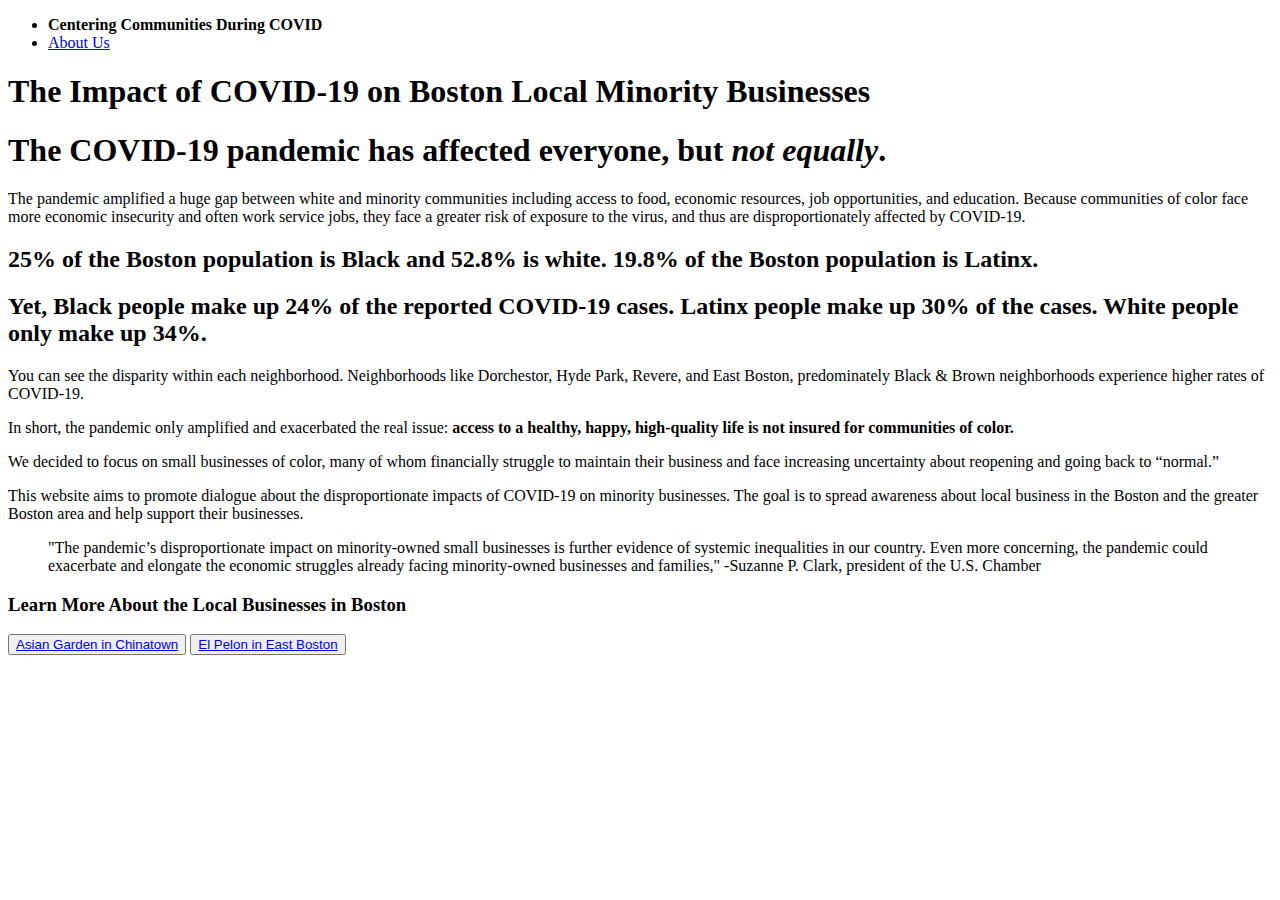
==== html/index.html @ 14ccffd4 "changes to index, styles, and scripts" ====
<!DOCTYPE html>
<head>
    <meta charset="utf-8">
    <meta name="viewport" content="width=device-width, initial-scale=1.0" />
    <link rel="stylesheet" href="style.css">
    <title></title>
  </head>

  <body>  
    <header>
        <nav>
    <ul>
      <li><a href="index.html"></a><strong>Centering Communities During COVID</strong></li>
      <li><a href="aboutus.html">About Us</a></li>
    </ul>
  </nav>
        <div class="container">
            <h1> The <span>Impact of COVID-19</span> on Boston Local Minority Businesses </h1>
            <div class="foo"></div>
        </div>
    </header>  
    <main>
        <div class="introduction"> 
            <h1> The COVID-19 pandemic has affected everyone, but <i>not equally</i>.</h1>
        </div>
        <div class="overview-part-1">
            <p> The pandemic amplified a huge gap between white and minority communities including access to food, economic resources, job opportunities, and education. Because communities of color face more economic insecurity and often work service jobs, they face a greater risk of exposure to the virus, and thus are disproportionately affected by COVID-19. </p>
        </div>
        <div class="stats-set1"> 
            <h2> 25% of the Boston population is Black and 52.8% is white. 19.8% of the Boston population is Latinx. </h2>
            <h2>Yet, Black people make up <span>24%</span> of the reported COVID-19 cases. Latinx people make up <span>30%</span> of the cases. White people only make up <span>34%</span>. </h2>
        </div>
        <div class="overview-part-2">
            <p> You can see the disparity within each neighborhood. Neighborhoods like Dorchestor, Hyde Park, Revere, and East Boston, predominately Black & Brown neighborhoods experience higher rates of COVID-19. </p>
            <div class='tableauPlaceholder' id='viz1618180760552' style='position: relative'> 
                <noscript><a href='https:&#47;&#47;www.bostonmagazine.com&#47;'>
                    <img alt='Dashboard 1 ' src='https:&#47;&#47;public.tableau.com&#47;static&#47;images&#47;CO&#47;COVIDCasesinBostonbyZipCodeNeighborhood&#47;Dashboard1&#47;1_rss.png' style='border: none' />
                    </a></noscript><object class='tableauViz'  style='display:none;'><param name='host_url' value='https%3A%2F%2Fpublic.tableau.com%2F' /> 
                            <param name='embed_code_version' value='3' /> 
                            <param name='path' value='views&#47;COVIDCasesinBostonbyZipCodeNeighborhood&#47;Dashboard1?:embed=y&amp;:toolbar=yes&amp;:embed_code_version=3&amp;:loadOrderID=0&amp;:display_count=yes&amp;:tabs=no' />
                             <param name='toolbar' value='yes' /><param name='static_image' value='https:&#47;&#47;public.tableau.com&#47;static&#47;images&#47;CO&#47;COVIDCasesinBostonbyZipCodeNeighborhood&#47;Dashboard1&#47;1.png' /> 
                             <param name='animate_transition' value='yes' />
                             <param name='display_static_image' value='yes' />
                             <param name='display_spinner' value='yes' />
                             <param name='display_overlay' value='yes' />
                             <param name='display_count' value='yes' />
                             <param name='tabs' value='no' />
                            </object>
                </div>                
                    <script type='text/javascript'> 
                    var divElement = document.getElementById('viz1618180760552');
                    var vizElement = divElement.getElementsByTagName('object')[0]; 
                        if ( divElement.offsetWidth > 800 ) { vizElement.style.minWidth='420px';vizElement.style.maxWidth='970px';vizElement.style.width='100%';vizElement.style.minHeight='587px';vizElement.style.maxHeight='887px';vizElement.style.height=(divElement.offsetWidth*0.75)+'px';} 
                        else if ( divElement.offsetWidth > 500 ) { vizElement.style.minWidth='420px';vizElement.style.maxWidth='970px';vizElement.style.width='100%';vizElement.style.minHeight='587px';vizElement.style.maxHeight='887px';vizElement.style.height=(divElement.offsetWidth*0.75)+'px';} 
                        else { vizElement.style.width='100%';vizElement.style.height='727px';}                     var scriptElement = document.createElement('script');                    scriptElement.src = 'https://public.tableau.com/javascripts/api/viz_v1.js';                    vizElement.parentNode.insertBefore(scriptElement, vizElement);                
                    </script>
                </div> 
        
        </div>  
        
       
            
            <div class="overview-part-3">
                <p> In short, the pandemic only amplified and exacerbated the real issue: <strong> access to a healthy, happy, high-quality life is not insured for communities of color.</strong> </p>
                <p> We decided to focus on small businesses of color, many of whom financially struggle to maintain their business and face increasing uncertainty about reopening and going back to “normal.” </p>
                <p> This website aims to promote dialogue about the disproportionate impacts of COVID-19 on minority businesses. The goal is to spread awareness about local business in the Boston and the greater Boston area and help support their businesses.  </p>
                <blockquote> "The pandemic’s disproportionate impact on minority-owned small businesses is further evidence of systemic inequalities in our country. Even more concerning, the pandemic could exacerbate and elongate the economic struggles already facing minority-owned businesses and families," -Suzanne P. Clark, president of the U.S. Chamber </blockquote>
            </div>
        </div>

        <div class="cta-section"> 
            <h3> Learn More About the Local Businesses in Boston</h3>
            <div class="cta"> 
                <button class="chinatown-button"> <a href="chinatown.html">Asian Garden in Chinatown</a> </button>
                <button class="revere-button"> <a href="eastboston.html">El Pelon in East Boston</a> </button>
            </div>
        </div>
    </main>
    <div class="foo2"></div>
  </body>

  <footer></footer>
</html>


  

</body>
</html>
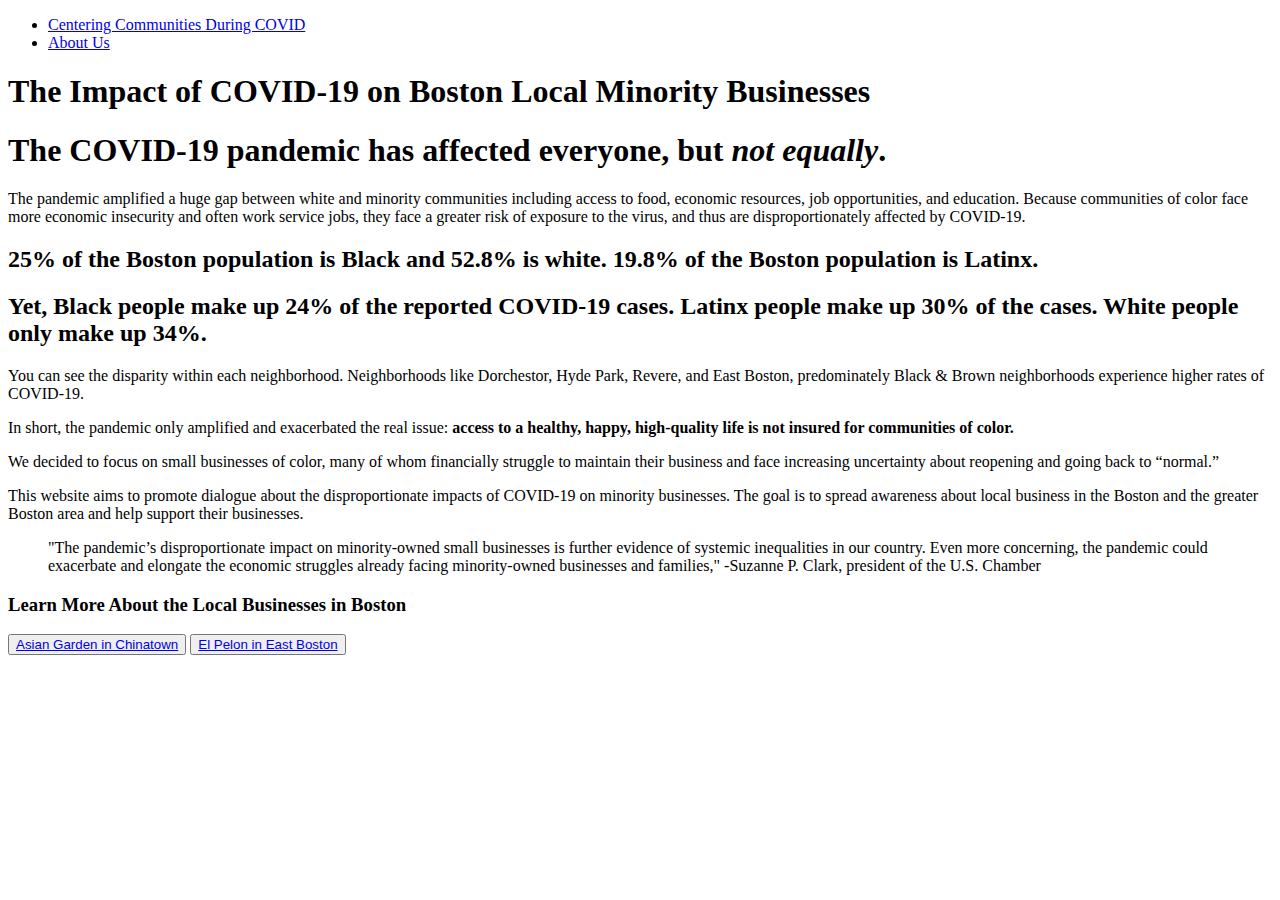
==== commit ffd557ca: "changes to nav" ====
--- a/html/index.html
+++ b/html/index.html
@@ -10,7 +10,7 @@
     <header>
         <nav>
     <ul>
-      <li><a href="index.html"></a><strong>Centering Communities During COVID</strong></li>
+      <li><a href="index.html">Centering Communities During COVID</a></li>
       <li><a href="aboutus.html">About Us</a></li>
     </ul>
   </nav>
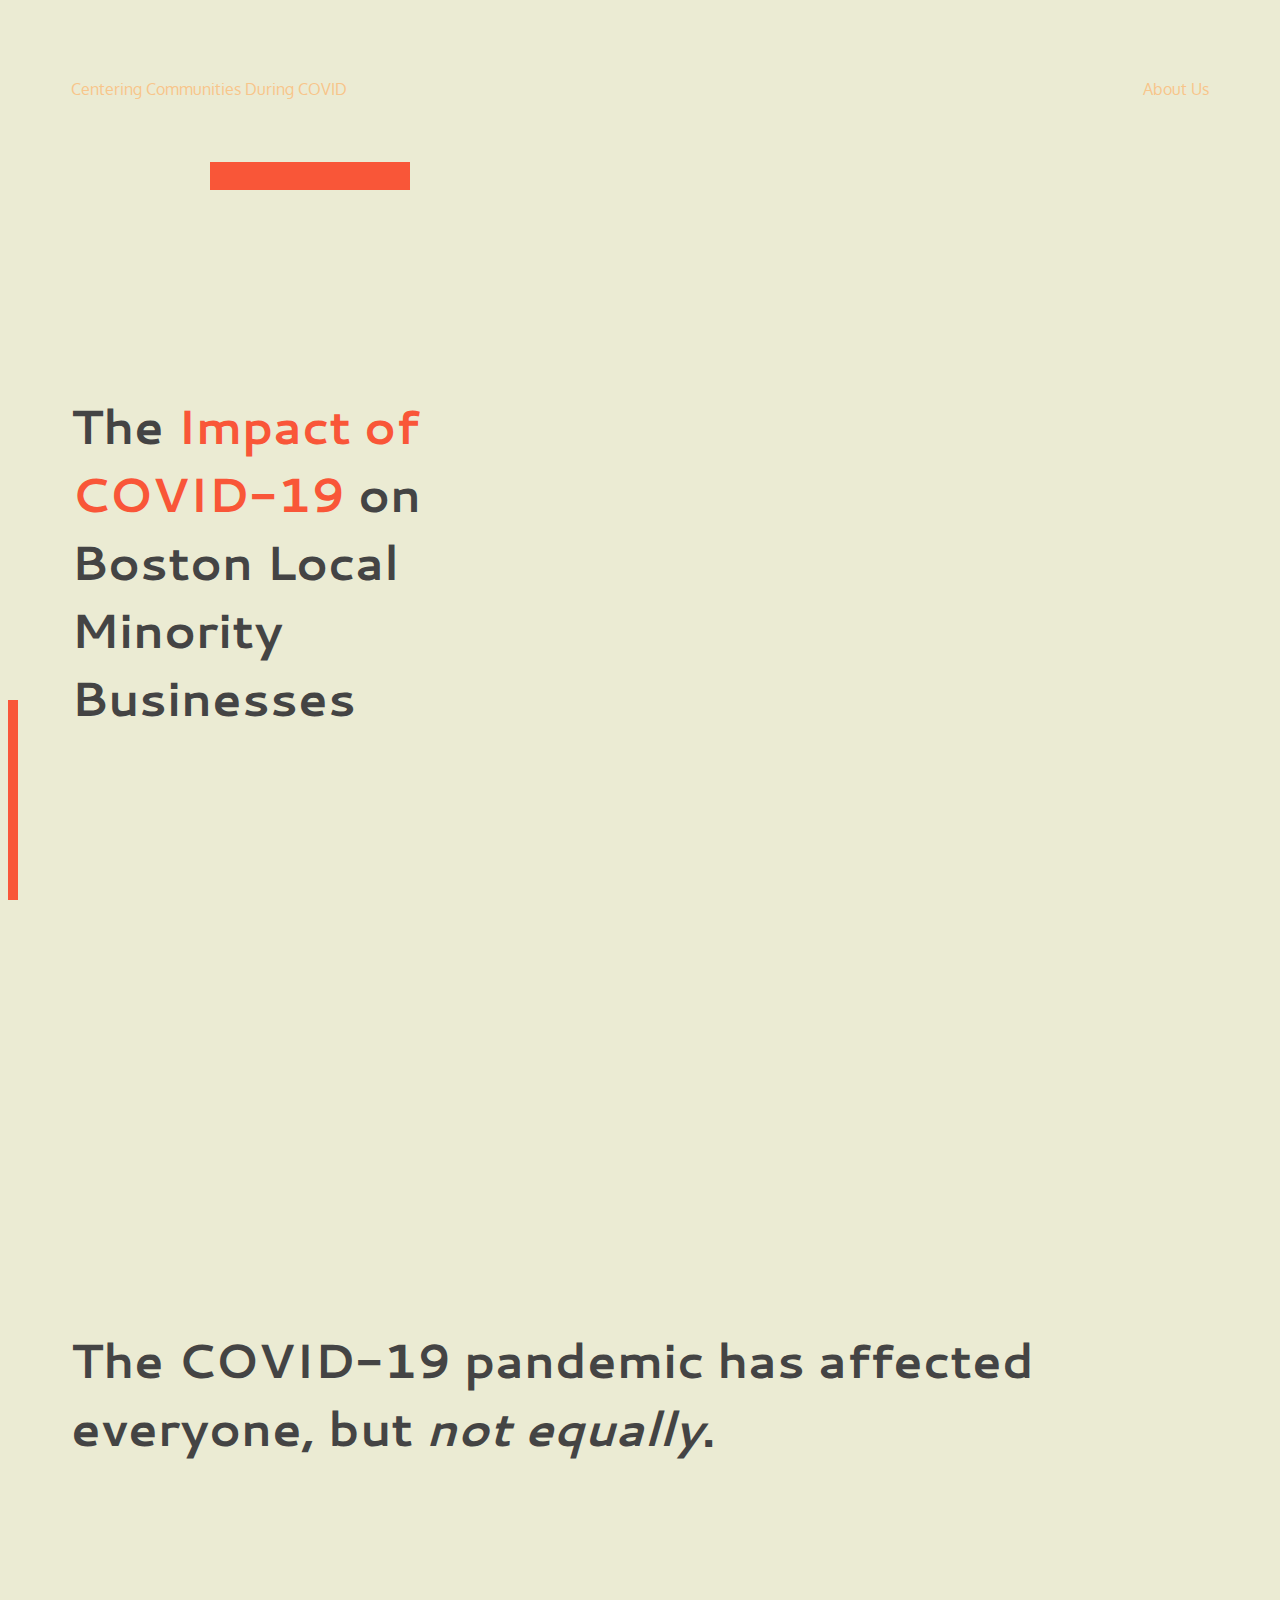
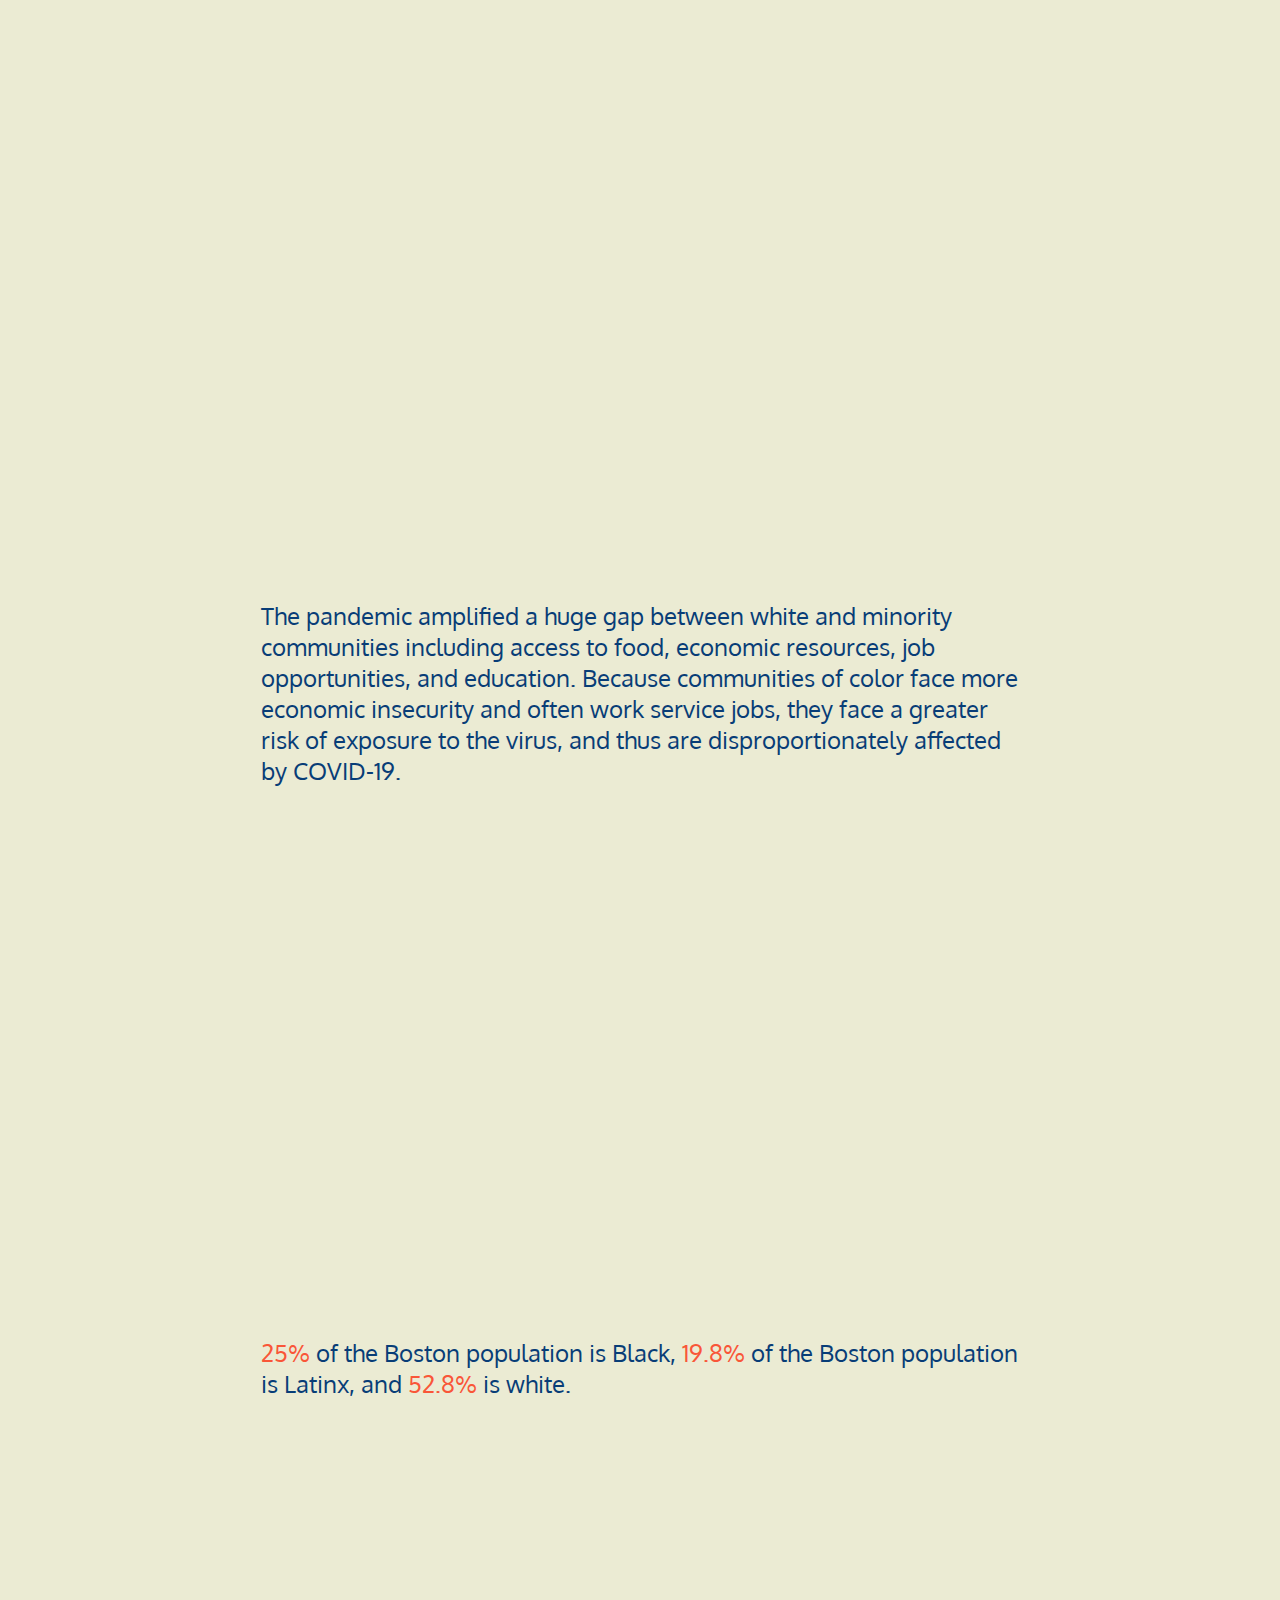
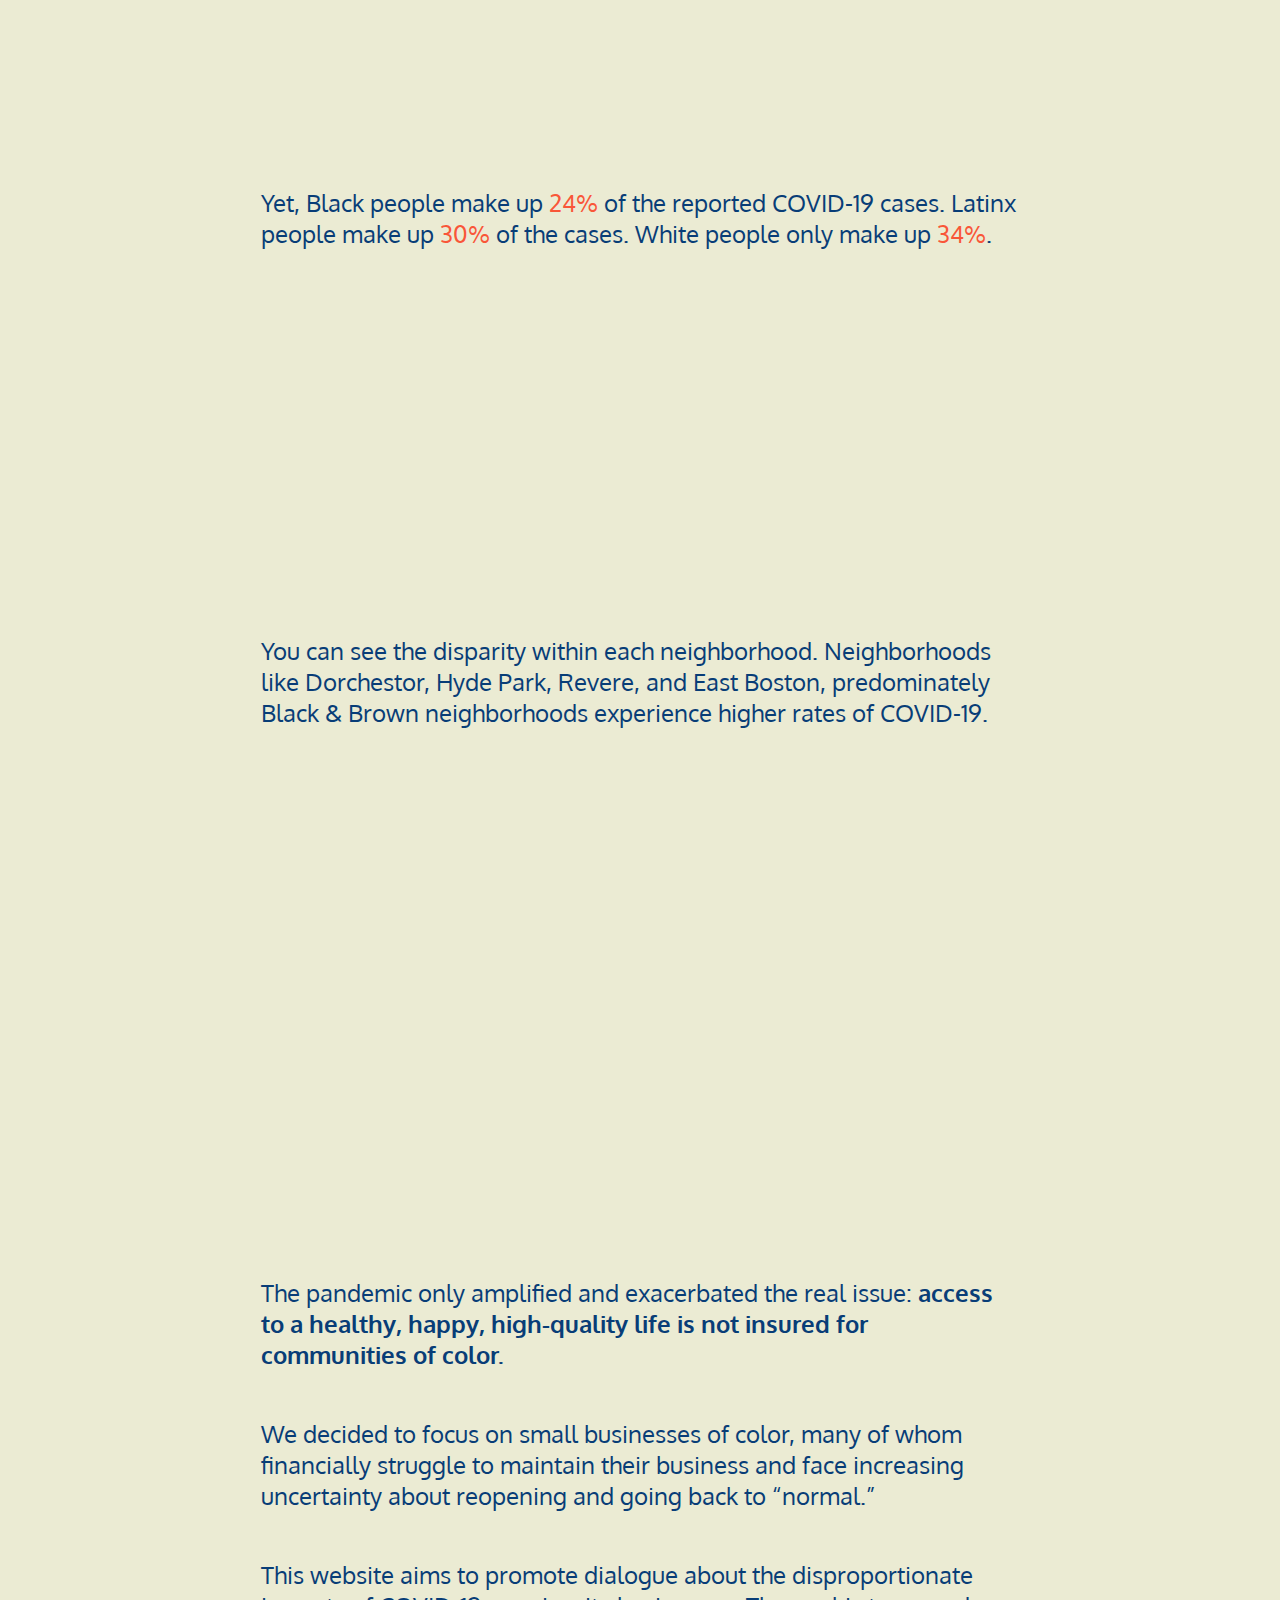
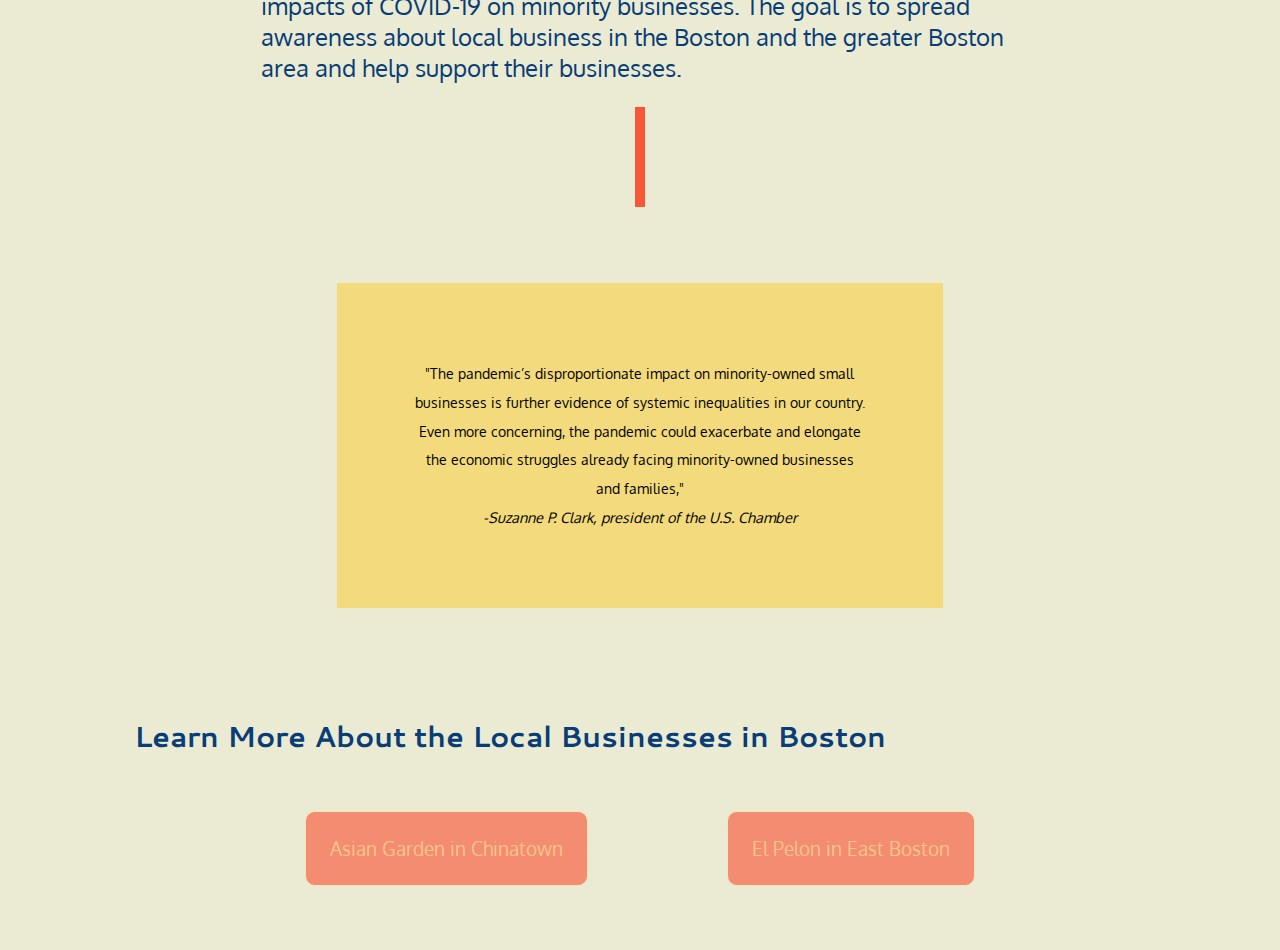
==== commit b8f890c0: "changes to blockquote in homepage" ====
--- a/html/index.html
+++ b/html/index.html
@@ -2,7 +2,7 @@
 <head>
     <meta charset="utf-8">
     <meta name="viewport" content="width=device-width, initial-scale=1.0" />
-    <link rel="stylesheet" href="style.css">
+    <link rel="stylesheet" href="/styles/style.css">
     <title></title>
   </head>
 
@@ -27,8 +27,8 @@
             <p> The pandemic amplified a huge gap between white and minority communities including access to food, economic resources, job opportunities, and education. Because communities of color face more economic insecurity and often work service jobs, they face a greater risk of exposure to the virus, and thus are disproportionately affected by COVID-19. </p>
         </div>
         <div class="stats-set1"> 
-            <h2> 25% of the Boston population is Black and 52.8% is white. 19.8% of the Boston population is Latinx. </h2>
-            <h2>Yet, Black people make up <span>24%</span> of the reported COVID-19 cases. Latinx people make up <span>30%</span> of the cases. White people only make up <span>34%</span>. </h2>
+            <p> <span>25%</span> of the Boston population is Black, <span>19.8%</span> of the Boston population is Latinx, and <span>52.8%</span> is white. </p>
+            <p>Yet, Black people make up <span>24%</span> of the reported COVID-19 cases. Latinx people make up <span>30%</span> of the cases. White people only make up <span>34%</span>. </p>
         </div>
         <div class="overview-part-2">
             <p> You can see the disparity within each neighborhood. Neighborhoods like Dorchestor, Hyde Park, Revere, and East Boston, predominately Black & Brown neighborhoods experience higher rates of COVID-19. </p>
@@ -61,10 +61,11 @@
        
             
             <div class="overview-part-3">
-                <p> In short, the pandemic only amplified and exacerbated the real issue: <strong> access to a healthy, happy, high-quality life is not insured for communities of color.</strong> </p>
+                <p> The pandemic only amplified and exacerbated the real issue: <strong> access to a healthy, happy, high-quality life is not insured for communities of color.</strong> </p>
                 <p> We decided to focus on small businesses of color, many of whom financially struggle to maintain their business and face increasing uncertainty about reopening and going back to “normal.” </p>
                 <p> This website aims to promote dialogue about the disproportionate impacts of COVID-19 on minority businesses. The goal is to spread awareness about local business in the Boston and the greater Boston area and help support their businesses.  </p>
-                <blockquote> "The pandemic’s disproportionate impact on minority-owned small businesses is further evidence of systemic inequalities in our country. Even more concerning, the pandemic could exacerbate and elongate the economic struggles already facing minority-owned businesses and families," -Suzanne P. Clark, president of the U.S. Chamber </blockquote>
+                <div class="foo3"></div>
+                <blockquote> "The pandemic’s disproportionate impact on minority-owned small businesses is further evidence of systemic inequalities in our country. Even more concerning, the pandemic could exacerbate and elongate the economic struggles already facing minority-owned businesses and families," <br> <cite> -Suzanne P. Clark, president of the U.S. Chamber</cite> </blockquote>
             </div>
         </div>
 
--- a/styles/style.css
+++ b/styles/style.css
@@ -0,0 +1,217 @@
+@import url('https://fonts.googleapis.com/css2?family=Cantarell:ital,wght@0,400;0,700;1,400;1,700&display=swap'); 
+@import url('https://fonts.googleapis.com/css2?family=Oxygen:wght@300;400;700&display=swap'); 
+
+*,
+*::before,
+*::after {
+  box-sizing: border-box;
+}
+
+a:link { text-decoration: none; color:rgb(248, 197, 138);}
+a:visited { text-decoration: none; color:rgb(68, 68, 68);}
+a:hover { text-decoration: none; color:rgb(252, 127, 69);}
+a:active { text-decoration: none; color:rgb(68, 68, 68);}
+
+body{
+    background-color: #EBEBD3;
+}
+
+
+.container{
+    display: grid;
+    min-height: 85vh;
+    text-align: left;
+    place-items: center;
+    max-width: 60vh;
+    padding-left: 5%;
+}
+
+.foo{
+    width: 200px;
+    height: 3px;
+    border: 1px solid rgba(0, 0, 0, 0);
+    padding-bottom: 2%;
+    background:  #F95638;
+    position: absolute;
+    top: 18%;
+}
+
+.foo2{
+    width: 10px;
+    height: 200px;
+    border: 1px solid rgba(0, 0, 0, 0);
+    padding-bottom: 2%;
+    background:  #F95638;
+    position: absolute;
+    bottom: 0;
+}
+
+.foo3{
+    width: 10px;
+    height: 100px;
+    border: 1px solid rgba(0, 0, 0, 0);
+    padding-top: 2%;
+    padding-bottom: 2%;
+    background:  #F95638;
+}
+
+nav ul {
+    display: flex;
+    flex-direction: row;
+    justify-content: space-between;
+    padding: 5%;
+    font-family: 'Oxygen', sans-serif; 
+    font-size: 1em;
+    list-style-type: none; 
+  } 
+
+span{
+    color: #F95638;
+}
+
+
+.introduction{
+    display: grid;
+    min-height: 100vh;
+    text-align: left;
+    place-items: center;
+    padding: 5%;
+}
+
+.overview-part-1{
+    display: grid;
+    min-height: 100vh;
+    text-align: left;
+    place-items: center;
+    max-width: 60%;
+    margin: auto;
+}
+
+.overview-part-2{
+    display: grid;
+    min-height: 90vh;
+    text-align: left;
+    place-items: center;
+    max-width: 60%;
+    margin: auto;
+}
+
+.overview-part-3{
+    display: grid;
+    min-height: 100vh;
+    text-align: left;
+    place-items: center;
+    max-width: 60%;
+    margin: auto;
+}
+
+h1{
+font-size: 3em;
+font-family: 'Cantarell', sans-serif;
+color: rgb(68, 68, 68);
+}
+
+h2{
+font-size: 2em;
+font-family: 'Cantarell', sans-serif;
+font-weight: 400;
+color: #083D77;
+}
+
+h3{
+font-size: 1.8em;
+font-family: 'Cantarell', sans-serif;
+color: #083D77;
+}
+
+p{
+font-size: 1.5em;
+font-family: 'Oxygen', sans-serif;
+color: #083D77;
+}
+
+.stats-set1{
+    display: grid;
+    min-height: 100vh;
+    text-align: left;
+    place-items: center;
+    max-width: 60%;
+    margin: auto;
+}
+
+
+.tableauPlaceholder {
+   max-width: 100%;
+   max-height:100%;
+   margin: auto;
+   size: 40%;
+
+}
+
+blockquote{
+    line-height:2em;
+    font-size: 0.9em;
+    font-family: 'Oxygen', sans-serif;
+    text-align: center;
+    background-color: #f4d45ebd;
+    max-width: 100%;
+    padding: 10%;
+    margin: 10%;
+
+}
+
+.overview{
+    margin: auto;
+    max-width: 80%;
+    line-height: 3em;
+}
+
+.cta-section {
+    margin: auto;
+    max-width: 80%;
+    line-height: 3em;
+    margin-bottom: 5%;
+}
+
+.cta {
+    display: flex;
+    justify-content: space-around;
+    margin: auto;
+    margin-top: 5%;
+    max-width: 80%;
+}
+
+a:visited .chinatown-button{
+    text-decoration: none;
+}
+
+.chinatown-button{
+    font-size: 1.2em;
+    font-family: 'Oxygen', sans-serif;
+    background-color: #f95538a2;
+    padding: 3%;
+    border-radius: 10px;
+    border: 1px solid #f3e7ba;
+}
+
+.chinatown-button:hover{
+    background-color: #f3ba88;
+}
+
+.revere-button{
+    font-size: 1.2em;
+    font-family: 'Oxygen', sans-serif;
+    background-color: #f95538a2;
+    padding: 3%;
+    border-radius: 10px;
+    border: 1px solid #f3e7ba;
+}
+
+.revere-button:hover{
+    background-color: #f3ba88;
+}
+
+
+
+
+
